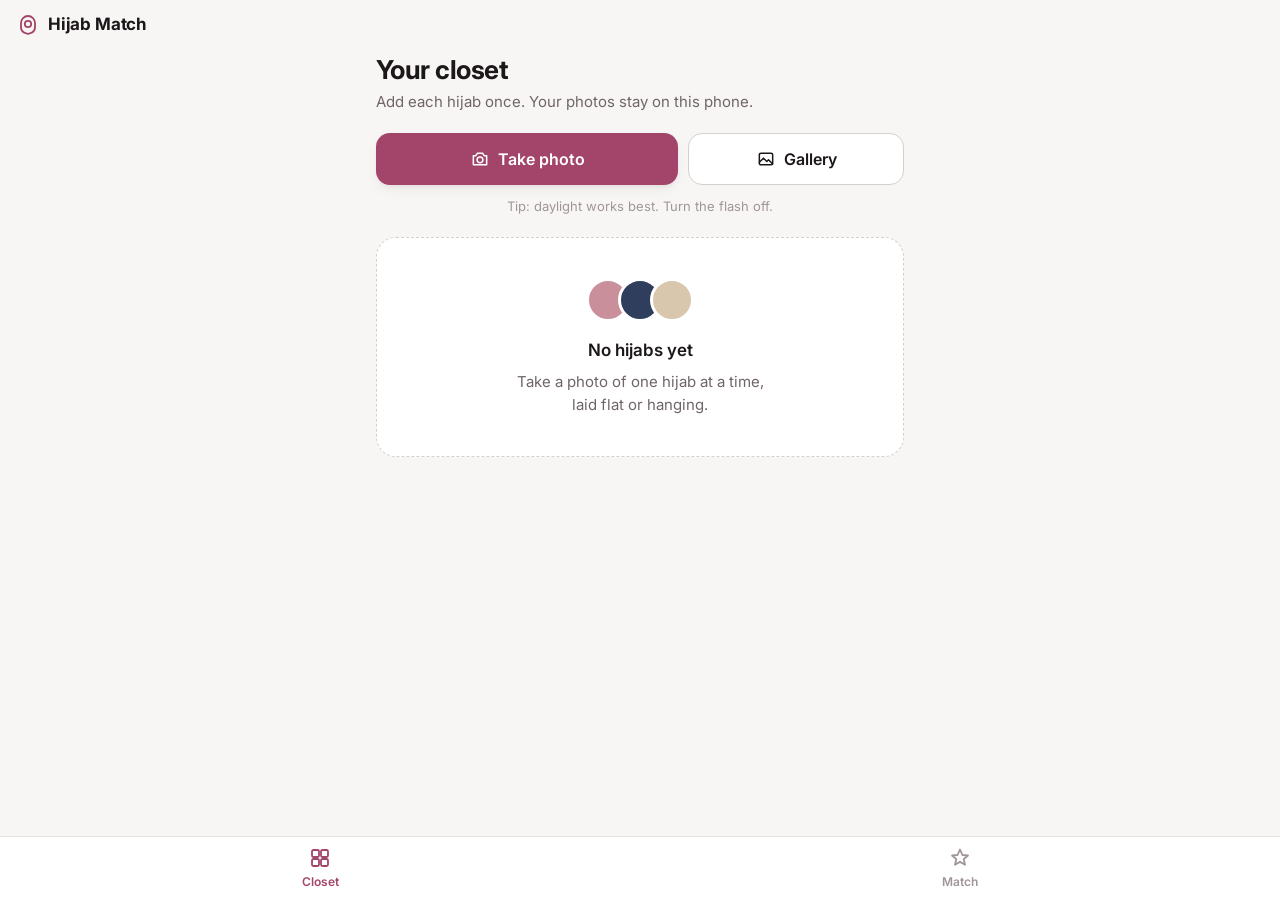
==== index.html @ 0599bd93 "Day 4: rank hijabs against the outfit match.js compares every hijab with every outfit piece in LCh a" ====
<!doctype html>
<html lang="en">
<head>
  <meta charset="UTF-8" />
  <meta name="viewport" content="width=device-width, initial-scale=1.0, viewport-fit=cover" />
  <title>Hijab Match</title>
  <meta name="description" content="Pick the hijab from your own collection that best matches your outfit. Photos never leave your phone." />
  <meta name="theme-color" content="#f8f6f5" media="(prefers-color-scheme: light)" />
  <meta name="theme-color" content="#121012" media="(prefers-color-scheme: dark)" />

  <link rel="preconnect" href="https://fonts.googleapis.com" />
  <link rel="preconnect" href="https://fonts.gstatic.com" crossorigin />
  <link
    href="https://fonts.googleapis.com/css2?family=Inter:wght@400;500;600;700&display=swap"
    rel="stylesheet"
  />

  <link rel="stylesheet" href="style.css" />
</head>

<body>
  <header class="app-bar">
    <svg class="brand-mark" viewBox="0 0 24 24" aria-hidden="true">
      <path d="M12 3a7 7 0 0 0-7 7v4.5c0 2.2 1.3 4.2 3.3 5.1L12 21l3.7-1.4a5.6 5.6 0 0 0 3.3-5.1V10a7 7 0 0 0-7-7Z" />
      <circle cx="12" cy="11" r="3.2" />
    </svg>
    <span class="brand-name">Hijab Match</span>
  </header>

  <main>
    <!-- ============================ Closet ============================ -->
    <section id="closetScreen" class="screen" aria-labelledby="closetTitle">
      <div class="screen-head">
        <h1 id="closetTitle">Your closet</h1>
        <p id="closetSub" class="screen-sub">Add each hijab once. Your photos stay on this phone.</p>
      </div>

      <div class="capture-bar">
        <label class="btn btn-primary">
          <input id="hijabCamera" type="file" accept="image/*" capture="environment" hidden />
          <svg viewBox="0 0 24 24" aria-hidden="true"><path d="M4 8h3l2-3h6l2 3h3v11H4z" /><circle cx="12" cy="13" r="3.5" /></svg>
          Take photo
        </label>
        <label class="btn btn-secondary">
          <input id="hijabGallery" type="file" accept="image/*" hidden />
          <svg viewBox="0 0 24 24" aria-hidden="true"><rect x="4" y="5" width="16" height="14" rx="2" /><path d="m4 16 5-5 4 4 2-2 5 5" /></svg>
          Gallery
        </label>
      </div>
      <p class="tip">Tip: daylight works best. Turn the flash off.</p>

      <div id="closetEmpty" class="empty-state">
        <div class="empty-swatches" aria-hidden="true">
          <span></span><span></span><span></span>
        </div>
        <h2>No hijabs yet</h2>
        <p>Take a photo of one hijab at a time, laid flat or hanging.</p>
      </div>

      <div id="addPanel" class="photo-panel" hidden>
        <div class="panel-head">
          <h2>New hijab</h2>
          <button id="addCancel" class="btn-text" type="button">Cancel</button>
        </div>
        <canvas id="hijabCanvas" class="photo-canvas"></canvas>
        <p id="pickHint" class="panel-hint">Tap the fabric, or drag a box over it.</p>

        <div id="pickResult" class="pick-result" hidden>
          <div class="pick-colour">
            <span id="pickSwatch" class="swatch swatch-lg"></span>
            <div>
              <span class="pick-label">Picked colour</span>
              <span id="pickHex" class="hex"></span>
            </div>
          </div>
          <label class="field">
            <span class="field-label">Name</span>
            <input id="hijabName" type="text" maxlength="40" placeholder="For example, dusty rose chiffon" autocomplete="off" enterkeyhint="done" aria-describedby="nameHelp" />
            <span id="nameHelp" class="field-help">Suggested from the colour. Add the fabric if you like, for example "royal blue modal".</span>
          </label>
          <button id="addSave" class="btn btn-primary" type="button">Save to closet</button>
        </div>
      </div>

      <div id="closetGrid" class="closet-grid" hidden></div>
    </section>

    <!-- ============================ Match ============================= -->
    <section id="matchScreen" class="screen" aria-labelledby="matchTitle" hidden>
      <div class="screen-head">
        <h1 id="matchTitle">Match an outfit</h1>
        <p class="screen-sub">Take a photo of what you're wearing and we'll rank your hijabs.</p>
      </div>

      <div class="capture-bar">
        <label class="btn btn-primary">
          <input id="outfitCamera" type="file" accept="image/*" capture="environment" hidden />
          <svg viewBox="0 0 24 24" aria-hidden="true"><path d="M4 8h3l2-3h6l2 3h3v11H4z" /><circle cx="12" cy="13" r="3.5" /></svg>
          Take photo
        </label>
        <label class="btn btn-secondary">
          <input id="outfitGallery" type="file" accept="image/*" hidden />
          <svg viewBox="0 0 24 24" aria-hidden="true"><rect x="4" y="5" width="16" height="14" rx="2" /><path d="m4 16 5-5 4 4 2-2 5 5" /></svg>
          Gallery
        </label>
      </div>
      <p class="tip">Tip: daylight works best. Turn the flash off.</p>

      <div id="matchNeedsCloset" class="notice" hidden>
        <p><strong>Add a few hijabs first.</strong> You can pick your outfit colours now, but there's nothing to match them against until your closet has hijabs in it.</p>
        <button id="goToCloset" class="btn btn-secondary" type="button">Go to closet</button>
      </div>

      <div id="matchEmpty" class="empty-state">
        <div class="empty-outfit" aria-hidden="true">
          <svg viewBox="0 0 48 48"><path d="M17 6h14l9 7-5 7-4-3v25H17V17l-4 3-5-7z" /></svg>
        </div>
        <h2>No outfit photo yet</h2>
        <p>Stand in good light and get your whole outfit in the frame.</p>
      </div>

      <div id="outfitPanel" class="photo-panel" hidden>
        <div class="panel-head">
          <h2>Your outfit</h2>
          <button id="outfitClear" class="btn-text" type="button">Clear</button>
        </div>
        <canvas id="outfitCanvas" class="photo-canvas"></canvas>
        <p id="outfitHint" class="panel-hint">Tap up to 3 pieces of clothing, like your top, skirt or dress. For a pattern, drag a box over it.</p>
        <ol id="pieceList" class="piece-list" hidden></ol>
        <button id="findMatches" class="btn btn-primary" type="button" hidden>Find my hijab</button>
      </div>

      <section id="results" class="results" aria-labelledby="resultsTitle" hidden>
        <div>
          <h2 id="resultsTitle">Your matches</h2>
          <p id="resultsSub" class="screen-sub"></p>
        </div>
        <div id="resultGroups" class="result-groups"></div>
        <button id="seeAll" class="btn btn-secondary" type="button" hidden></button>
      </section>
    </section>

    <p id="photoError" class="toast" role="alert" hidden></p>
  </main>

  <dialog id="hijabDialog" class="sheet" aria-labelledby="dlgTitle">
    <div class="panel-head">
      <h2 id="dlgTitle">Edit hijab</h2>
      <button id="dlgClose" class="btn-icon" type="button" aria-label="Close">
        <svg viewBox="0 0 24 24" aria-hidden="true"><path d="M6 6l12 12M18 6 6 18" /></svg>
      </button>
    </div>
    <div class="sheet-summary">
      <img id="dlgThumb" class="sheet-thumb" alt="" />
      <div class="pick-colour">
        <span id="dlgSwatch" class="swatch swatch-lg"></span>
        <div>
          <span class="pick-label">Saved colour</span>
          <span id="dlgHex" class="hex"></span>
        </div>
      </div>
    </div>
    <label class="field">
      <span class="field-label">Name</span>
      <input id="dlgName" type="text" maxlength="40" placeholder="For example, dusty rose chiffon" autocomplete="off" enterkeyhint="done" />
    </label>

    <div id="dlgActions" class="sheet-actions">
      <button id="dlgDelete" class="btn btn-danger" type="button">Delete</button>
      <button id="dlgSave" class="btn btn-primary" type="button">Save</button>
    </div>
    <div id="dlgConfirm" class="sheet-confirm" hidden>
      <p>Delete this hijab from your closet? This can't be undone.</p>
      <div class="sheet-actions">
        <button id="dlgKeep" class="btn btn-secondary" type="button">Keep it</button>
        <button id="dlgConfirmDelete" class="btn btn-danger-solid" type="button">Delete</button>
      </div>
    </div>
  </dialog>

  <nav class="tab-bar" aria-label="Screens">
    <button class="tab is-active" type="button" data-screen="closet" aria-current="page">
      <svg viewBox="0 0 24 24" aria-hidden="true"><rect x="4" y="4" width="7" height="7" rx="1.5" /><rect x="13" y="4" width="7" height="7" rx="1.5" /><rect x="4" y="13" width="7" height="7" rx="1.5" /><rect x="13" y="13" width="7" height="7" rx="1.5" /></svg>
      Closet
    </button>
    <button class="tab" type="button" data-screen="match">
      <svg viewBox="0 0 24 24" aria-hidden="true"><path d="M12 3.5 14.4 9l5.6.5-4.3 3.7 1.3 5.6L12 15.9l-5 2.9 1.3-5.6L4 9.5 9.6 9z" /></svg>
      Match
    </button>
  </nav>

  <script type="module" src="app.js"></script>
</body>
</html>
---- style.css ----
/* ---------------------------------------------------------------
   Design tokens
   Warm neutral chrome so the hijab and outfit colours are the
   most colourful things on screen.
   --------------------------------------------------------------- */
:root {
  --bg: #f8f6f5;
  --surface: #ffffff;
  --surface-2: #f1eeec;
  --border: #e7e2df;
  --border-strong: #d6cfcb;

  --text: #1c1719;
  --text-muted: #6f6569;
  --text-faint: #a0969a;

  --accent: #a3456a;
  --accent-hover: #8c3a5b;
  --accent-soft: rgba(163, 69, 106, 0.1);
  --on-accent: #ffffff;

  --error: #c4321f;
  --error-soft: rgba(196, 50, 31, 0.1);
  --on-error: #ffffff;
  --swatch-ring: rgba(0, 0, 0, 0.14);

  --radius: 14px;
  --radius-lg: 20px;

  --shadow-sm: 0 1px 2px rgba(28, 23, 25, 0.05);
  --shadow: 0 2px 4px -1px rgba(28, 23, 25, 0.06), 0 6px 16px -4px rgba(28, 23, 25, 0.08);

  --tab-height: 64px;
  --safe-bottom: env(safe-area-inset-bottom, 0px);
}

@media (prefers-color-scheme: dark) {
  :root {
    --bg: #121012;
    --surface: #1b181a;
    --surface-2: #242023;
    --border: #2f2a2d;
    --border-strong: #3d373a;

    --text: #f1ecee;
    --text-muted: #aaa0a4;
    --text-faint: #786f73;

    --accent: #e37ea4;
    --accent-hover: #ec95b5;
    --accent-soft: rgba(227, 126, 164, 0.14);
    --on-accent: #1b0d13;

    --error: #f2836f;
    --error-soft: rgba(242, 131, 111, 0.14);
    --on-error: #24100c;
    --swatch-ring: rgba(255, 255, 255, 0.28);
  }
}

/* ---------------------------------------------------------------
   Base
   --------------------------------------------------------------- */
*,
*::before,
*::after {
  box-sizing: border-box;
}

html {
  -webkit-text-size-adjust: 100%;
  /* Keep scrolled-to content and focused fields clear of the sticky
     app bar and the fixed tab bar. */
  scroll-padding-top: 64px;
  scroll-padding-bottom: calc(var(--tab-height) + var(--safe-bottom) + 12px);
}

body {
  margin: 0;
  min-height: 100dvh;
  background: var(--bg);
  color: var(--text);
  font-family: "Inter", system-ui, -apple-system, "Segoe UI", sans-serif;
  font-size: 16px;
  line-height: 1.5;
  -webkit-font-smoothing: antialiased;
  -webkit-tap-highlight-color: transparent;
}

h1,
h2,
p {
  margin: 0;
}

svg {
  fill: none;
  stroke: currentColor;
  stroke-width: 1.8;
  stroke-linecap: round;
  stroke-linejoin: round;
}

[hidden] {
  display: none !important;
}

/* ---------------------------------------------------------------
   App bar and screens
   --------------------------------------------------------------- */
.app-bar {
  position: sticky;
  top: 0;
  z-index: 10;
  display: flex;
  align-items: center;
  gap: 8px;
  padding: calc(12px + env(safe-area-inset-top, 0px)) 16px 12px;
  background: color-mix(in srgb, var(--bg) 88%, transparent);
  backdrop-filter: blur(12px);
  -webkit-backdrop-filter: blur(12px);
}

.brand-mark {
  width: 24px;
  height: 24px;
  color: var(--accent);
}

.brand-name {
  font-weight: 700;
  font-size: 17px;
  letter-spacing: -0.01em;
}

main {
  max-width: 560px;
  margin: 0 auto;
  padding: 4px 16px calc(var(--tab-height) + var(--safe-bottom) + 24px);
}

.screen {
  display: flex;
  flex-direction: column;
  gap: 20px;
}

.screen-head h1 {
  font-size: 26px;
  font-weight: 700;
  letter-spacing: -0.02em;
  line-height: 1.2;
}

.screen-sub {
  margin-top: 6px;
  color: var(--text-muted);
  font-size: 15px;
}

/* ---------------------------------------------------------------
   Empty states
   --------------------------------------------------------------- */
.empty-state {
  display: flex;
  flex-direction: column;
  align-items: center;
  text-align: center;
  gap: 8px;
  padding: 40px 24px;
  background: var(--surface);
  border: 1px dashed var(--border-strong);
  border-radius: var(--radius-lg);
}

.empty-state h2 {
  font-size: 17px;
  font-weight: 600;
}

.empty-state p {
  color: var(--text-muted);
  font-size: 15px;
  max-width: 30ch;
}

.empty-swatches {
  display: flex;
  margin-bottom: 8px;
}

.empty-swatches span {
  width: 44px;
  height: 44px;
  border-radius: 50%;
  border: 3px solid var(--surface);
}

.empty-swatches span:nth-child(1) { background: #c98f9b; }
.empty-swatches span:nth-child(2) { background: #2f3e5c; margin-left: -12px; }
.empty-swatches span:nth-child(3) { background: #d9c7ad; margin-left: -12px; }

.empty-outfit {
  display: grid;
  place-items: center;
  width: 64px;
  height: 64px;
  margin-bottom: 8px;
  border-radius: 50%;
  background: var(--accent-soft);
  color: var(--accent);
}

.empty-outfit svg {
  width: 36px;
  height: 36px;
  stroke-width: 2;
}

/* ---------------------------------------------------------------
   Photo panels
   --------------------------------------------------------------- */
.photo-panel {
  display: flex;
  flex-direction: column;
  gap: 12px;
  padding: 16px;
  background: var(--surface);
  border: 1px solid var(--border);
  border-radius: var(--radius-lg);
  box-shadow: var(--shadow-sm);
}

.panel-head {
  display: flex;
  align-items: center;
  justify-content: space-between;
}

.panel-head h2 {
  font-size: 17px;
  font-weight: 600;
}

.photo-canvas {
  /* Canvas is a replaced element, so auto width and height with both
     max limits shrink it without distorting the photo. Tap positions
     depend on that. */
  display: block;
  width: auto;
  height: auto;
  max-width: 100%;
  max-height: 60vh;
  margin: 0 auto;
  border-radius: var(--radius);
  background: var(--surface-2);
  touch-action: none;
  cursor: crosshair;
}

.panel-hint {
  color: var(--text-muted);
  font-size: 14px;
}

.pick-result {
  display: flex;
  flex-direction: column;
  gap: 14px;
  padding-top: 14px;
  border-top: 1px solid var(--border);
}

.pick-colour {
  display: flex;
  align-items: center;
  gap: 12px;
}

.pick-label {
  display: block;
  font-size: 15px;
  font-weight: 600;
}

.hex {
  display: block;
  color: var(--text-muted);
  font-family: ui-monospace, "SF Mono", Menlo, monospace;
  font-size: 13px;
  text-transform: uppercase;
}

.swatch {
  display: block;
  flex: none;
  border-radius: 50%;
  /* Inner ring so white swatches show in light mode and black ones in
     dark mode. */
  box-shadow: inset 0 0 0 1px var(--swatch-ring);
}

.swatch-lg {
  width: 44px;
  height: 44px;
}

.field {
  display: flex;
  flex-direction: column;
  gap: 6px;
}

.field-label {
  color: var(--text-muted);
  font-size: 14px;
  font-weight: 500;
}

.field-help {
  color: var(--text-faint);
  font-size: 13px;
}

.field input {
  min-height: 48px;
  padding: 0 14px;
  background: var(--surface);
  color: var(--text);
  border: 1px solid var(--border-strong);
  border-radius: var(--radius);
  /* 16px stops iOS Safari zooming in when the field gets focus. */
  font: inherit;
  font-size: 16px;
}

.field input::placeholder {
  color: var(--text-faint);
}

.field input:focus {
  outline: 2px solid var(--accent);
  outline-offset: 1px;
  border-color: transparent;
}

/* ---------------------------------------------------------------
   Outfit pieces and notices
   --------------------------------------------------------------- */
.piece-list {
  display: flex;
  flex-direction: column;
  margin: 0;
  padding: 0;
  list-style: none;
  border-top: 1px solid var(--border);
}

.piece-row {
  display: flex;
  align-items: center;
  gap: 12px;
  padding: 10px 0;
  border-bottom: 1px solid var(--border);
}

.piece-row:last-child {
  border-bottom: none;
}

.piece-num {
  display: grid;
  flex: none;
  place-items: center;
  width: 24px;
  height: 24px;
  border-radius: 50%;
  background: var(--text);
  color: var(--bg);
  font-size: 13px;
  font-weight: 600;
}

.piece-row .swatch {
  width: 36px;
  height: 36px;
}

.piece-text {
  flex: 1;
  min-width: 0;
}

.piece-name {
  display: block;
  font-size: 15px;
  font-weight: 600;
}

.notice {
  display: flex;
  flex-direction: column;
  gap: 12px;
  padding: 16px;
  background: var(--accent-soft);
  border: 1px solid var(--border);
  border-radius: var(--radius-lg);
}

.notice p {
  font-size: 15px;
}

.notice .btn {
  align-self: flex-start;
  min-height: 44px;
}

/* ---------------------------------------------------------------
   Match results
   --------------------------------------------------------------- */
.results {
  display: flex;
  flex-direction: column;
  gap: 16px;
}

.results h2 {
  font-size: 22px;
  font-weight: 700;
  letter-spacing: -0.01em;
}

.result-groups {
  display: flex;
  flex-direction: column;
  gap: 20px;
}

.result-group {
  display: flex;
  flex-direction: column;
  gap: 8px;
}

.result-group-head {
  display: flex;
  align-items: center;
  gap: 8px;
  margin: 0;
  font-size: 15px;
  font-weight: 600;
}

.stars {
  display: inline-flex;
  gap: 2px;
}

.star {
  width: 16px;
  height: 16px;
  fill: none;
  stroke: var(--border-strong);
  stroke-width: 1.5;
}

.star.is-on {
  fill: var(--accent);
  stroke: var(--accent);
}

.result-list {
  display: flex;
  flex-direction: column;
  gap: 8px;
  margin: 0;
  padding: 0;
  list-style: none;
}

.result-card {
  display: flex;
  align-items: center;
  gap: 12px;
  padding: 10px;
  background: var(--surface);
  border: 1px solid var(--border);
  border-radius: var(--radius);
}

.result-card img {
  display: block;
  flex: none;
  width: 64px;
  height: 64px;
  object-fit: cover;
  border-radius: 10px;
  background: var(--surface-2);
}

.result-text {
  flex: 1;
  min-width: 0;
}

.result-name {
  display: block;
  overflow: hidden;
  font-size: 15px;
  font-weight: 600;
  white-space: nowrap;
  text-overflow: ellipsis;
}

.result-reason {
  display: block;
  color: var(--text-muted);
  font-size: 14px;
  line-height: 1.35;
}

.result-card .swatch {
  width: 28px;
  height: 28px;
}

/* Mute the text only; fading the card would also fade the photo and
   swatch and misrepresent the hijab's colour. */
.result-group.is-rest .result-name {
  color: var(--text-muted);
  font-weight: 500;
}

/* ---------------------------------------------------------------
   Closet grid
   --------------------------------------------------------------- */
.closet-grid {
  display: grid;
  grid-template-columns: repeat(auto-fill, minmax(100px, 1fr));
  gap: 12px;
}

.tile {
  position: relative;
  display: flex;
  flex-direction: column;
  gap: 6px;
  padding: 0;
  background: none;
  border: none;
  color: var(--text);
  font: inherit;
  text-align: left;
  cursor: pointer;
}

.tile img {
  display: block;
  width: 100%;
  aspect-ratio: 1;
  object-fit: cover;
  border-radius: var(--radius);
  background: var(--surface-2);
}

.tile .swatch {
  position: absolute;
  top: 8px;
  right: 8px;
  width: 26px;
  height: 26px;
  border: 2px solid #ffffff;
  box-shadow: 0 1px 3px rgba(0, 0, 0, 0.3);
}

.tile-name {
  overflow: hidden;
  font-size: 14px;
  font-weight: 500;
  line-height: 1.3;
  white-space: nowrap;
  text-overflow: ellipsis;
}

.tile-name.is-unnamed {
  color: var(--text-faint);
}

.tile:focus-visible {
  outline: none;
}

.tile:focus-visible img {
  outline: 2px solid var(--accent);
  outline-offset: 2px;
}

/* ---------------------------------------------------------------
   Edit dialog
   --------------------------------------------------------------- */
.sheet {
  width: calc(100% - 32px);
  max-width: 420px;
  max-height: calc(100dvh - 32px);
  padding: 16px;
  background: var(--surface);
  color: var(--text);
  border: 1px solid var(--border);
  border-radius: var(--radius-lg);
  box-shadow: var(--shadow);
}

.sheet[open] {
  display: flex;
  flex-direction: column;
  gap: 14px;
}

.sheet::backdrop {
  background: rgba(20, 15, 18, 0.5);
}

.sheet-summary {
  display: flex;
  align-items: center;
  gap: 16px;
}

/* Thumbnails are stored at 150 px, so keep them near that size. */
.sheet-thumb {
  display: block;
  flex: none;
  width: 112px;
  height: 112px;
  object-fit: cover;
  border-radius: var(--radius);
  background: var(--surface-2);
}

.sheet-actions {
  display: grid;
  grid-template-columns: 1fr 1fr;
  gap: 10px;
}

.sheet-confirm {
  display: flex;
  flex-direction: column;
  gap: 12px;
  padding: 14px;
  background: var(--error-soft);
  border-radius: var(--radius);
}

.sheet-confirm p {
  font-size: 15px;
}

/* ---------------------------------------------------------------
   Buttons
   --------------------------------------------------------------- */
.capture-bar {
  display: grid;
  grid-template-columns: 1.4fr 1fr;
  gap: 10px;
}

.btn {
  display: inline-flex;
  align-items: center;
  justify-content: center;
  gap: 8px;
  min-height: 52px;
  padding: 0 18px;
  border-radius: var(--radius);
  font: inherit;
  font-weight: 600;
  font-size: 16px;
  cursor: pointer;
  user-select: none;
  transition: background-color 0.15s, transform 0.1s;
}

.btn:active {
  transform: scale(0.98);
}

.btn svg {
  width: 20px;
  height: 20px;
}

.btn-primary {
  background: var(--accent);
  color: var(--on-accent);
  border: none;
  box-shadow: var(--shadow);
}

.btn-primary:hover {
  background: var(--accent-hover);
}

.btn-secondary {
  background: var(--surface);
  color: var(--text);
  border: 1px solid var(--border-strong);
}

.btn-secondary:hover {
  background: var(--surface-2);
}

.btn:focus-within,
.btn-text:focus-visible,
.tab:focus-visible {
  outline: 2px solid var(--accent);
  outline-offset: 2px;
}

.btn:disabled {
  opacity: 0.45;
  cursor: not-allowed;
  transform: none;
}

.btn-danger {
  background: var(--surface);
  color: var(--error);
  border: 1px solid var(--border-strong);
}

.btn-danger-solid {
  background: var(--error);
  color: var(--on-error);
  border: none;
}

.btn-icon {
  display: grid;
  place-items: center;
  width: 40px;
  height: 40px;
  margin: -8px -8px -8px 0;
  padding: 0;
  background: none;
  border: none;
  border-radius: var(--radius);
  color: var(--text-muted);
  cursor: pointer;
}

.btn-icon svg {
  width: 22px;
  height: 22px;
}

.btn-icon:focus-visible {
  outline: 2px solid var(--accent);
}

.btn-text {
  padding: 6px 4px;
  background: none;
  border: none;
  color: var(--accent);
  font: inherit;
  font-weight: 600;
  font-size: 15px;
  cursor: pointer;
}

.tip {
  margin-top: -8px;
  color: var(--text-faint);
  font-size: 13px;
  text-align: center;
}

.toast {
  position: fixed;
  left: 16px;
  right: 16px;
  bottom: calc(var(--tab-height) + var(--safe-bottom) + 12px);
  max-width: 528px;
  margin: 0 auto;
  padding: 12px 16px;
  background: var(--error-soft);
  color: var(--error);
  border: 1px solid currentColor;
  border-radius: var(--radius);
  font-size: 14px;
  font-weight: 500;
  backdrop-filter: blur(12px);
  -webkit-backdrop-filter: blur(12px);
}

/* ---------------------------------------------------------------
   Tab bar
   --------------------------------------------------------------- */
.tab-bar {
  position: fixed;
  left: 0;
  right: 0;
  bottom: 0;
  z-index: 10;
  display: grid;
  grid-template-columns: 1fr 1fr;
  height: calc(var(--tab-height) + var(--safe-bottom));
  padding-bottom: var(--safe-bottom);
  background: color-mix(in srgb, var(--surface) 92%, transparent);
  border-top: 1px solid var(--border);
  backdrop-filter: blur(12px);
  -webkit-backdrop-filter: blur(12px);
}

.tab {
  display: flex;
  flex-direction: column;
  align-items: center;
  justify-content: center;
  gap: 3px;
  background: none;
  border: none;
  color: var(--text-faint);
  font: inherit;
  font-size: 12px;
  font-weight: 600;
  cursor: pointer;
}

.tab svg {
  width: 24px;
  height: 24px;
}

.tab.is-active {
  color: var(--accent);
}
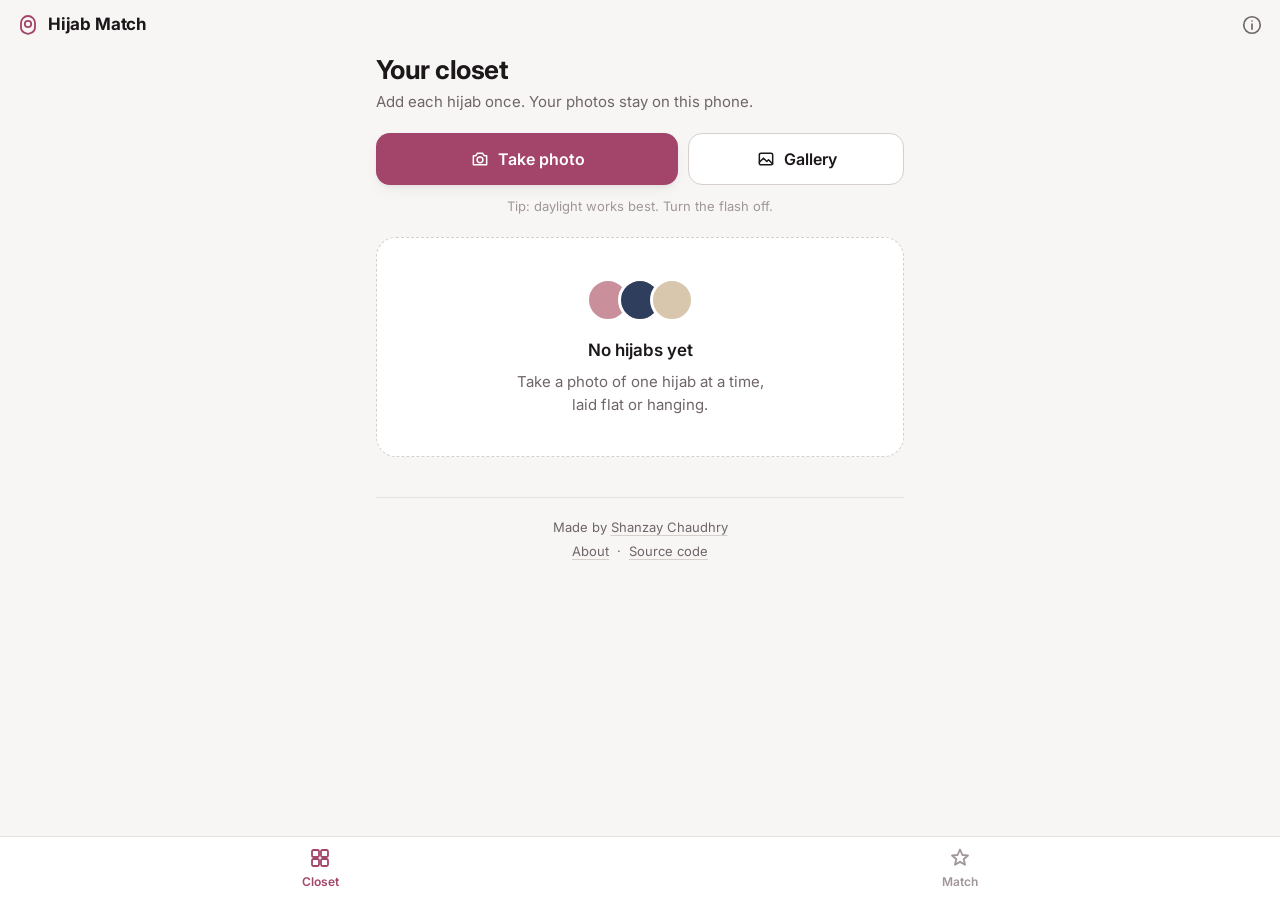
==== commit 5232a9e6: "Add an About screen, footer and project story An info button in the header and an About link in the " ====
--- a/index.html
+++ b/index.html
@@ -25,6 +25,9 @@
       <circle cx="12" cy="11" r="3.2" />
     </svg>
     <span class="brand-name">Hijab Match</span>
+    <button id="aboutOpen" class="btn-icon app-bar-action" type="button" aria-label="About Hijab Match">
+      <svg viewBox="0 0 24 24" aria-hidden="true"><circle cx="12" cy="12" r="9" /><path d="M12 11v5.5M12 7.6v.1" /></svg>
+    </button>
   </header>
 
   <main>
@@ -60,7 +63,13 @@
       <div id="addPanel" class="photo-panel" hidden>
         <div class="panel-head">
           <h2>New hijab</h2>
-          <button id="addCancel" class="btn-text" type="button">Cancel</button>
+          <div class="panel-actions">
+            <button id="hijabZoom" class="btn btn-secondary btn-small" type="button">
+              <svg viewBox="0 0 24 24" aria-hidden="true"><circle cx="10.5" cy="10.5" r="6.5" /><path d="m15.5 15.5 4.5 4.5M10.5 7.5v6M7.5 10.5h6" /></svg>
+              Zoom in
+            </button>
+            <button id="addCancel" class="btn-text" type="button">Cancel</button>
+          </div>
         </div>
         <canvas id="hijabCanvas" class="photo-canvas"></canvas>
         <p id="pickHint" class="panel-hint">Tap the fabric, or drag a box over it.</p>
@@ -122,10 +131,16 @@
       <div id="outfitPanel" class="photo-panel" hidden>
         <div class="panel-head">
           <h2>Your outfit</h2>
-          <button id="outfitClear" class="btn-text" type="button">Clear</button>
+          <div class="panel-actions">
+            <button id="outfitZoom" class="btn btn-secondary btn-small" type="button">
+              <svg viewBox="0 0 24 24" aria-hidden="true"><circle cx="10.5" cy="10.5" r="6.5" /><path d="m15.5 15.5 4.5 4.5M10.5 7.5v6M7.5 10.5h6" /></svg>
+              Zoom in
+            </button>
+            <button id="outfitClear" class="btn-text" type="button">Clear</button>
+          </div>
         </div>
         <canvas id="outfitCanvas" class="photo-canvas"></canvas>
-        <p id="outfitHint" class="panel-hint">Tap up to 3 pieces of clothing, like your top, skirt or dress. For a pattern, drag a box over it.</p>
+        <p id="outfitHint" class="panel-hint">Tap up to 3 pieces, like your top or skirt. For a pattern, drag a box over it. For a tiny detail, zoom in.</p>
         <ol id="pieceList" class="piece-list" hidden></ol>
         <button id="findMatches" class="btn btn-primary" type="button" hidden>Find my hijab</button>
       </div>
@@ -140,8 +155,46 @@
       </section>
     </section>
 
+    <footer class="site-footer">
+      <p>Made by <a href="https://shanzayc.github.io/" target="_blank" rel="noopener">Shanzay Chaudhry</a></p>
+      <p class="footer-links">
+        <button id="aboutFooter" class="link-button" type="button">About</button>
+        <span aria-hidden="true">·</span>
+        <a href="https://github.com/shanzayc/hijab-match" target="_blank" rel="noopener">Source code</a>
+      </p>
+    </footer>
+
     <p id="photoError" class="toast" role="alert" hidden></p>
   </main>
+
+  <dialog id="aboutDialog" class="sheet about" aria-labelledby="aboutTitle">
+    <div class="panel-head">
+      <h2 id="aboutTitle">Why I made Hijab Match</h2>
+      <button id="aboutClose" class="btn-icon" type="button" aria-label="Close">
+        <svg viewBox="0 0 24 24" aria-hidden="true"><path d="M6 6l12 12M18 6 6 18" /></svg>
+      </button>
+    </div>
+
+    <div class="about-body">
+      <p>Growing up, I always wore a black hijab. It went with everything, but if I'm honest, it was also a way to hide.</p>
+      <p>I made Hijab Match for girls who want to wear more than black and feel confident doing it. It helps you find the hijab in your own closet that pulls an outfit together, and it might suggest a colour you wouldn't have tried.</p>
+
+      <h3>How it works</h3>
+      <ol class="about-steps">
+        <li>Photograph each of your hijabs once and tap the fabric to save its colour.</li>
+        <li>Photograph your outfit and tap up to 3 pieces.</li>
+        <li>Your hijabs are ranked 3, 2 or 1 stars, with the reason each one works.</li>
+      </ol>
+
+      <h3>Your photos stay on your phone</h3>
+      <p>Everything happens on your device. There's no account, and no photo is ever uploaded.</p>
+
+      <p class="about-credit">
+        Made by <a href="https://shanzayc.github.io/" target="_blank" rel="noopener">Shanzay Chaudhry</a>.
+        The code is on <a href="https://github.com/shanzayc/hijab-match" target="_blank" rel="noopener">GitHub</a>.
+      </p>
+    </div>
+  </dialog>
 
   <dialog id="hijabDialog" class="sheet" aria-labelledby="dlgTitle">
     <div class="panel-head">
@@ -189,6 +242,28 @@
     </button>
   </nav>
 
+  <dialog id="zoomDialog" class="zoom" aria-labelledby="zoomTitle">
+    <div class="zoom-bar">
+      <h2 id="zoomTitle">Pick a colour</h2>
+      <button id="zoomDone" class="btn btn-primary btn-small" type="button">Done</button>
+    </div>
+    <div id="zoomScroller" class="zoom-scroller">
+      <canvas id="zoomCanvas" class="zoom-canvas"></canvas>
+    </div>
+    <div class="zoom-foot">
+      <p id="zoomStatus" class="zoom-status" role="status"></p>
+      <div class="zoom-controls">
+        <button id="zoomOut" class="btn btn-secondary btn-small" type="button" aria-label="Zoom out">
+          <svg viewBox="0 0 24 24" aria-hidden="true"><path d="M6 12h12" /></svg>
+        </button>
+        <span id="zoomLevel" class="zoom-level">2×</span>
+        <button id="zoomIn" class="btn btn-secondary btn-small" type="button" aria-label="Zoom in">
+          <svg viewBox="0 0 24 24" aria-hidden="true"><path d="M6 12h12M12 6v12" /></svg>
+        </button>
+      </div>
+    </div>
+  </dialog>
+
   <script type="module" src="app.js"></script>
 </body>
 </html>
--- a/style.css
+++ b/style.css
@@ -250,7 +250,7 @@
   width: auto;
   height: auto;
   max-width: 100%;
-  max-height: 60vh;
+  max-height: 40vh;
   margin: 0 auto;
   border-radius: var(--radius);
   background: var(--surface-2);
@@ -344,6 +344,127 @@
   border-color: transparent;
 }
 
+.panel-actions {
+  display: flex;
+  align-items: center;
+  gap: 12px;
+}
+
+.btn-small {
+  flex: none;
+  min-height: 40px;
+  padding: 0 12px;
+  border-radius: 10px;
+  font-size: 14px;
+  gap: 6px;
+}
+
+.btn-small svg {
+  width: 18px;
+  height: 18px;
+}
+
+/* ---------------------------------------------------------------
+   Zoom view
+   --------------------------------------------------------------- */
+.zoom {
+  width: 100%;
+  max-width: none;
+  height: 100%;
+  max-height: none;
+  margin: 0;
+  padding: 0;
+  inset: 0;
+  background: var(--bg);
+  color: var(--text);
+  border: none;
+}
+
+.zoom[open] {
+  display: flex;
+  flex-direction: column;
+}
+
+.zoom::backdrop {
+  background: var(--bg);
+}
+
+.zoom-bar,
+.zoom-foot {
+  flex: none;
+  padding: 12px 16px;
+  background: var(--surface);
+}
+
+.zoom-bar {
+  display: flex;
+  align-items: center;
+  justify-content: space-between;
+  gap: 12px;
+  padding-top: calc(12px + env(safe-area-inset-top, 0px));
+  border-bottom: 1px solid var(--border);
+}
+
+.zoom-bar h2 {
+  font-size: 17px;
+  font-weight: 600;
+}
+
+.zoom-scroller {
+  /* Flex plus margin: auto centres a small photo but still lets a large
+     one scroll all the way to its edges. */
+  display: flex;
+  flex: 1;
+  min-height: 0;
+  overflow: auto;
+  overscroll-behavior: contain;
+  background: var(--surface-2);
+}
+
+.zoom-canvas {
+  display: block;
+  flex: none;
+  margin: auto;
+  /* Let the browser scroll on drag; a still tap picks a colour. */
+  touch-action: pan-x pan-y;
+  cursor: crosshair;
+}
+
+.zoom-foot {
+  display: flex;
+  align-items: center;
+  gap: 12px;
+  padding-bottom: calc(12px + env(safe-area-inset-bottom, 0px));
+  border-top: 1px solid var(--border);
+}
+
+.zoom-status {
+  flex: 1;
+  min-width: 0;
+  font-size: 14px;
+  line-height: 1.35;
+}
+
+.zoom-controls {
+  display: flex;
+  flex: none;
+  align-items: center;
+  gap: 8px;
+}
+
+.zoom-controls .btn-small {
+  width: 40px;
+  padding: 0;
+}
+
+.zoom-level {
+  min-width: 2.5ch;
+  font-size: 14px;
+  font-weight: 600;
+  font-variant-numeric: tabular-nums;
+  text-align: center;
+}
+
 /* ---------------------------------------------------------------
    Outfit pieces and notices
    --------------------------------------------------------------- */
@@ -712,7 +833,10 @@
   background: var(--surface-2);
 }
 
-.btn:focus-within,
+/* Outline only for keyboard focus, not taps. The photo buttons are
+   labels wrapping a hidden file input, so they check the input instead. */
+.btn:focus-visible,
+.btn:has(input:focus-visible),
 .btn-text:focus-visible,
 .tab:focus-visible {
   outline: 2px solid var(--accent);
@@ -797,6 +921,107 @@
 }
 
 /* ---------------------------------------------------------------
+   Header action, footer and About
+   --------------------------------------------------------------- */
+.app-bar-action {
+  margin: -8px -8px -8px auto;
+}
+
+.site-footer {
+  display: flex;
+  flex-direction: column;
+  align-items: center;
+  gap: 4px;
+  margin-top: 40px;
+  padding-top: 20px;
+  border-top: 1px solid var(--border);
+  color: var(--text-muted);
+  font-size: 13px;
+  text-align: center;
+}
+
+.site-footer a,
+.about a {
+  color: inherit;
+  text-decoration: underline;
+  text-decoration-color: var(--border-strong);
+  text-underline-offset: 3px;
+}
+
+.site-footer a:hover,
+.about a:hover {
+  color: var(--accent);
+  text-decoration-color: currentColor;
+}
+
+.footer-links {
+  display: flex;
+  align-items: center;
+  gap: 8px;
+}
+
+.link-button {
+  padding: 0;
+  background: none;
+  border: none;
+  color: inherit;
+  font: inherit;
+  text-decoration: underline;
+  text-decoration-color: var(--border-strong);
+  text-underline-offset: 3px;
+  cursor: pointer;
+}
+
+.link-button:hover {
+  color: var(--accent);
+  text-decoration-color: currentColor;
+}
+
+.link-button:focus-visible,
+.site-footer a:focus-visible,
+.about a:focus-visible {
+  outline: 2px solid var(--accent);
+  outline-offset: 2px;
+  border-radius: 2px;
+}
+
+.about {
+  max-width: 480px;
+  overflow-y: auto;
+  overscroll-behavior: contain;
+}
+
+.about-body {
+  display: flex;
+  flex-direction: column;
+  gap: 12px;
+  font-size: 15px;
+  line-height: 1.55;
+}
+
+.about-body h3 {
+  margin: 8px 0 0;
+  font-size: 15px;
+  font-weight: 600;
+}
+
+.about-steps {
+  display: flex;
+  flex-direction: column;
+  gap: 6px;
+  margin: 0;
+  padding-left: 22px;
+}
+
+.about-credit {
+  margin-top: 8px;
+  padding-top: 12px;
+  border-top: 1px solid var(--border);
+  color: var(--text-muted);
+  font-size: 14px;
+}
+
+/* ---------------------------------------------------------------
    Tab bar
    --------------------------------------------------------------- */
 .tab-bar {
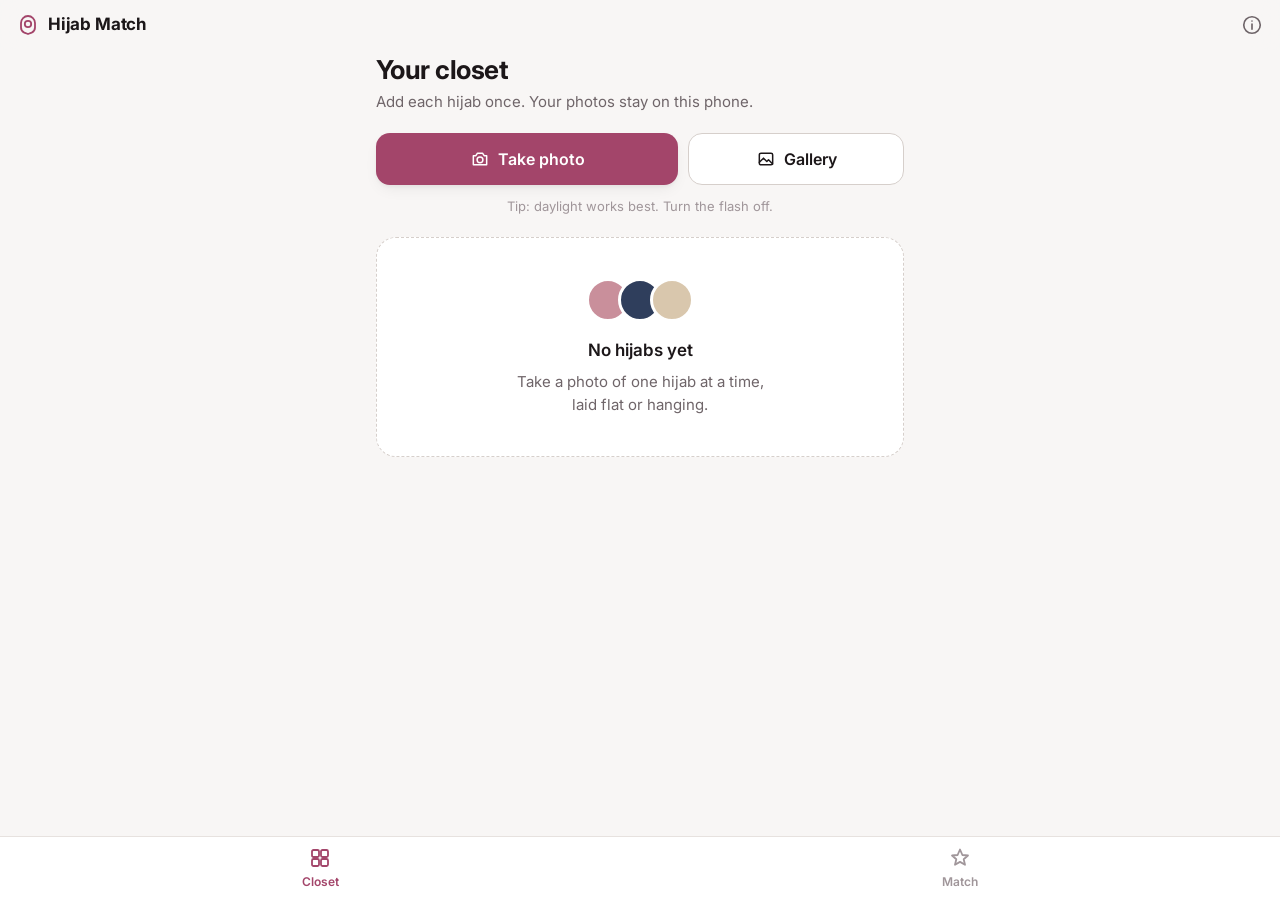
==== commit c0cc8587: "Remove the footer; version files so updates load together The footer looked cluttered, so it's gone;" ====
--- a/index.html
+++ b/index.html
@@ -15,7 +15,7 @@
     rel="stylesheet"
   />
 
-  <link rel="stylesheet" href="style.css" />
+  <link rel="stylesheet" href="style.css?v=2026-10-02.1" />
 </head>
 
 <body>
@@ -155,15 +155,6 @@
       </section>
     </section>
 
-    <footer class="site-footer">
-      <p>Made by <a href="https://shanzayc.github.io/" target="_blank" rel="noopener">Shanzay Chaudhry</a></p>
-      <p class="footer-links">
-        <button id="aboutFooter" class="link-button" type="button">About</button>
-        <span aria-hidden="true">·</span>
-        <a href="https://github.com/shanzayc/hijab-match" target="_blank" rel="noopener">Source code</a>
-      </p>
-    </footer>
-
     <p id="photoError" class="toast" role="alert" hidden></p>
   </main>
 
@@ -264,6 +255,24 @@
     </div>
   </dialog>
 
-  <script type="module" src="app.js"></script>
+  <!--
+    Cache busting. GitHub Pages lets browsers reuse files for 10 minutes,
+    which can mix old and new code right after an update. Every file gets
+    the same version, so a changed index.html always loads a matching set.
+    Change the version (here and on style.css above) whenever you deploy.
+  -->
+  <script type="importmap">
+    {
+      "imports": {
+        "./color.js": "./color.js?v=2026-10-02.1",
+        "./match.js": "./match.js?v=2026-10-02.1",
+        "./names.js": "./names.js?v=2026-10-02.1",
+        "./picker.js": "./picker.js?v=2026-10-02.1",
+        "./storage.js": "./storage.js?v=2026-10-02.1",
+        "./zoom.js": "./zoom.js?v=2026-10-02.1"
+      }
+    }
+  </script>
+  <script type="module" src="app.js?v=2026-10-02.1"></script>
 </body>
 </html>
--- a/style.css
+++ b/style.css
@@ -921,26 +921,12 @@
 }
 
 /* ---------------------------------------------------------------
-   Header action, footer and About
+   Header action and About
    --------------------------------------------------------------- */
 .app-bar-action {
   margin: -8px -8px -8px auto;
 }
 
-.site-footer {
-  display: flex;
-  flex-direction: column;
-  align-items: center;
-  gap: 4px;
-  margin-top: 40px;
-  padding-top: 20px;
-  border-top: 1px solid var(--border);
-  color: var(--text-muted);
-  font-size: 13px;
-  text-align: center;
-}
-
-.site-footer a,
 .about a {
   color: inherit;
   text-decoration: underline;
@@ -948,37 +934,11 @@
   text-underline-offset: 3px;
 }
 
-.site-footer a:hover,
 .about a:hover {
   color: var(--accent);
   text-decoration-color: currentColor;
 }
 
-.footer-links {
-  display: flex;
-  align-items: center;
-  gap: 8px;
-}
-
-.link-button {
-  padding: 0;
-  background: none;
-  border: none;
-  color: inherit;
-  font: inherit;
-  text-decoration: underline;
-  text-decoration-color: var(--border-strong);
-  text-underline-offset: 3px;
-  cursor: pointer;
-}
-
-.link-button:hover {
-  color: var(--accent);
-  text-decoration-color: currentColor;
-}
-
-.link-button:focus-visible,
-.site-footer a:focus-visible,
 .about a:focus-visible {
   outline: 2px solid var(--accent);
   outline-offset: 2px;
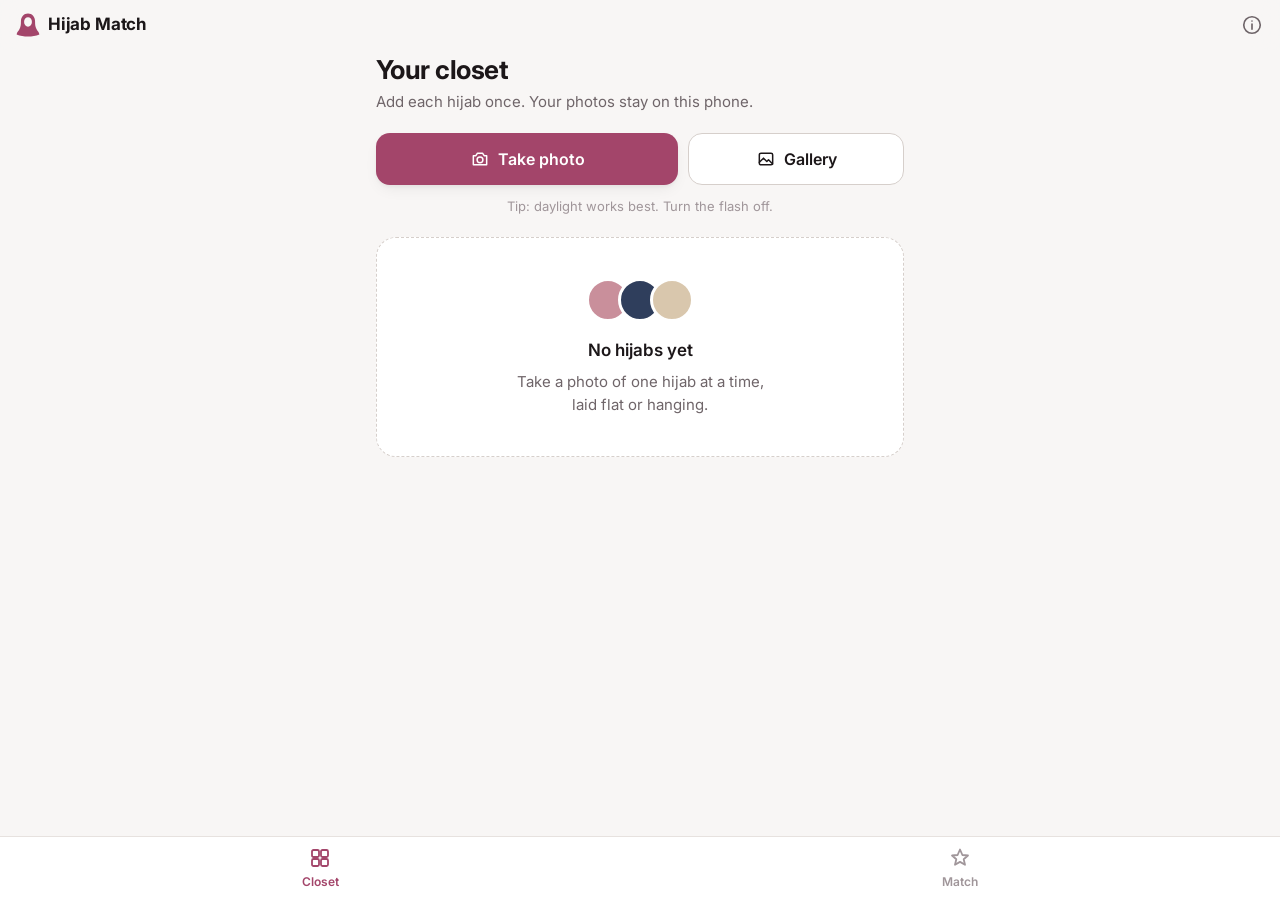
==== commit d25d3168: "Add a hijab app icon, home screen support, privacy and terms pages - App icon and favicon: a hijab s" ====
--- a/index.html
+++ b/index.html
@@ -15,14 +15,23 @@
     rel="stylesheet"
   />
 
-  <link rel="stylesheet" href="style.css?v=2026-10-02.1" />
+  <link rel="icon" href="icons/icon.svg" type="image/svg+xml" />
+  <link rel="icon" href="icons/icon-192.png" sizes="192x192" type="image/png" />
+  <link rel="apple-touch-icon" href="icons/icon-180.png" />
+  <link rel="manifest" href="manifest.webmanifest" />
+  <!-- Opens full screen, like an app, when added to the home screen. -->
+  <meta name="mobile-web-app-capable" content="yes" />
+  <meta name="apple-mobile-web-app-capable" content="yes" />
+  <meta name="apple-mobile-web-app-title" content="Hijab Match" />
+  <meta name="apple-mobile-web-app-status-bar-style" content="default" />
+
+  <link rel="stylesheet" href="style.css?v=2026-11-06.1" />
 </head>
 
 <body>
   <header class="app-bar">
-    <svg class="brand-mark" viewBox="0 0 24 24" aria-hidden="true">
-      <path d="M12 3a7 7 0 0 0-7 7v4.5c0 2.2 1.3 4.2 3.3 5.1L12 21l3.7-1.4a5.6 5.6 0 0 0 3.3-5.1V10a7 7 0 0 0-7-7Z" />
-      <circle cx="12" cy="11" r="3.2" />
+    <svg class="brand-mark" viewBox="76 80 360 380" aria-hidden="true">
+      <path fill-rule="evenodd" d="M256 88C322 88 368 140 368 214C368 270 372 300 392 336C410 368 432 386 436 420C380 444 320 452 256 452C192 452 132 444 76 420C80 386 102 368 120 336C140 300 144 270 144 214C144 140 190 88 256 88ZM194 222a62 76 0 1 0 124 0a62 76 0 1 0 -124 0Z" />
     </svg>
     <span class="brand-name">Hijab Match</span>
     <button id="aboutOpen" class="btn-icon app-bar-action" type="button" aria-label="About Hijab Match">
@@ -62,17 +71,22 @@
 
       <div id="addPanel" class="photo-panel" hidden>
         <div class="panel-head">
-          <h2>New hijab</h2>
+          <h2 id="addTitle">New hijab</h2>
           <div class="panel-actions">
-            <button id="hijabZoom" class="btn btn-secondary btn-small" type="button">
+            <button id="hijabZoom" class="btn btn-secondary btn-small" type="button" aria-label="Zoom in to pick a precise colour">
               <svg viewBox="0 0 24 24" aria-hidden="true"><circle cx="10.5" cy="10.5" r="6.5" /><path d="m15.5 15.5 4.5 4.5M10.5 7.5v6M7.5 10.5h6" /></svg>
-              Zoom in
+              Zoom
             </button>
             <button id="addCancel" class="btn-text" type="button">Cancel</button>
           </div>
         </div>
         <canvas id="hijabCanvas" class="photo-canvas"></canvas>
+        <p id="currentColour" class="current-colour" hidden></p>
         <p id="pickHint" class="panel-hint">Tap the fabric, or drag a box over it.</p>
+        <p class="lighting">
+          <span id="hijabLightStatus" class="lighting-status">Taken under a lamp?</span>
+          <button id="hijabLight" class="btn-text" type="button">Fix lighting</button>
+        </p>
 
         <div id="pickResult" class="pick-result" hidden>
           <div class="pick-colour">
@@ -132,15 +146,19 @@
         <div class="panel-head">
           <h2>Your outfit</h2>
           <div class="panel-actions">
-            <button id="outfitZoom" class="btn btn-secondary btn-small" type="button">
+            <button id="outfitZoom" class="btn btn-secondary btn-small" type="button" aria-label="Zoom in to pick a precise colour">
               <svg viewBox="0 0 24 24" aria-hidden="true"><circle cx="10.5" cy="10.5" r="6.5" /><path d="m15.5 15.5 4.5 4.5M10.5 7.5v6M7.5 10.5h6" /></svg>
-              Zoom in
+              Zoom
             </button>
             <button id="outfitClear" class="btn-text" type="button">Clear</button>
           </div>
         </div>
         <canvas id="outfitCanvas" class="photo-canvas"></canvas>
-        <p id="outfitHint" class="panel-hint">Tap up to 3 pieces, like your top or skirt. For a pattern, drag a box over it. For a tiny detail, zoom in.</p>
+        <p id="outfitHint" class="panel-hint">Tap up to 3 pieces, like your top or skirt. For a pattern, drag a box over it. For a tiny detail, use Zoom.</p>
+        <p class="lighting">
+          <span id="outfitLightStatus" class="lighting-status">Taken under a lamp?</span>
+          <button id="outfitLight" class="btn-text" type="button">Fix lighting</button>
+        </p>
         <ol id="pieceList" class="piece-list" hidden></ol>
         <button id="findMatches" class="btn btn-primary" type="button" hidden>Find my hijab</button>
       </div>
@@ -160,7 +178,7 @@
 
   <dialog id="aboutDialog" class="sheet about" aria-labelledby="aboutTitle">
     <div class="panel-head">
-      <h2 id="aboutTitle">Why I made Hijab Match</h2>
+      <h2 id="aboutTitle" tabindex="-1" autofocus>Why I made Hijab Match</h2>
       <button id="aboutClose" class="btn-icon" type="button" aria-label="Close">
         <svg viewBox="0 0 24 24" aria-hidden="true"><path d="M6 6l12 12M18 6 6 18" /></svg>
       </button>
@@ -183,13 +201,14 @@
       <p class="about-credit">
         Made by <a href="https://shanzayc.github.io/" target="_blank" rel="noopener">Shanzay Chaudhry</a>.
         The code is on <a href="https://github.com/shanzayc/hijab-match" target="_blank" rel="noopener">GitHub</a>.
+        <br /><a href="privacy.html">Privacy policy</a> · <a href="terms.html">Terms of use</a>
       </p>
     </div>
   </dialog>
 
   <dialog id="hijabDialog" class="sheet" aria-labelledby="dlgTitle">
     <div class="panel-head">
-      <h2 id="dlgTitle">Edit hijab</h2>
+      <h2 id="dlgTitle" tabindex="-1" autofocus>Edit hijab</h2>
       <button id="dlgClose" class="btn-icon" type="button" aria-label="Close">
         <svg viewBox="0 0 24 24" aria-hidden="true"><path d="M6 6l12 12M18 6 6 18" /></svg>
       </button>
@@ -210,6 +229,7 @@
     </label>
 
     <div id="dlgActions" class="sheet-actions">
+      <button id="dlgChangeColour" class="btn btn-secondary sheet-actions-wide" type="button">Change colour</button>
       <button id="dlgDelete" class="btn btn-danger" type="button">Delete</button>
       <button id="dlgSave" class="btn btn-primary" type="button">Save</button>
     </div>
@@ -235,7 +255,7 @@
 
   <dialog id="zoomDialog" class="zoom" aria-labelledby="zoomTitle">
     <div class="zoom-bar">
-      <h2 id="zoomTitle">Pick a colour</h2>
+      <h2 id="zoomTitle" tabindex="-1" autofocus>Pick a colour</h2>
       <button id="zoomDone" class="btn btn-primary btn-small" type="button">Done</button>
     </div>
     <div id="zoomScroller" class="zoom-scroller">
@@ -264,15 +284,15 @@
   <script type="importmap">
     {
       "imports": {
-        "./color.js": "./color.js?v=2026-10-02.1",
-        "./match.js": "./match.js?v=2026-10-02.1",
-        "./names.js": "./names.js?v=2026-10-02.1",
-        "./picker.js": "./picker.js?v=2026-10-02.1",
-        "./storage.js": "./storage.js?v=2026-10-02.1",
-        "./zoom.js": "./zoom.js?v=2026-10-02.1"
+        "./color.js": "./color.js?v=2026-11-06.1",
+        "./match.js": "./match.js?v=2026-11-06.1",
+        "./names.js": "./names.js?v=2026-11-06.1",
+        "./picker.js": "./picker.js?v=2026-11-06.1",
+        "./storage.js": "./storage.js?v=2026-11-06.1",
+        "./zoom.js": "./zoom.js?v=2026-11-06.1"
       }
     }
   </script>
-  <script type="module" src="app.js?v=2026-10-02.1"></script>
+  <script type="module" src="app.js?v=2026-11-06.1"></script>
 </body>
 </html>
--- a/style.css
+++ b/style.css
@@ -124,7 +124,8 @@
 .brand-mark {
   width: 24px;
   height: 24px;
-  color: var(--accent);
+  fill: var(--accent);
+  stroke: none;
 }
 
 .brand-name {
@@ -237,9 +238,14 @@
   justify-content: space-between;
 }
 
+.panel-head {
+  gap: 12px;
+}
+
 .panel-head h2 {
   font-size: 17px;
   font-weight: 600;
+  white-space: nowrap;
 }
 
 .photo-canvas {
@@ -765,6 +771,50 @@
   gap: 10px;
 }
 
+.sheet-actions-wide {
+  grid-column: 1 / -1;
+}
+
+.lighting {
+  display: flex;
+  flex-wrap: wrap;
+  align-items: baseline;
+  gap: 4px 10px;
+  font-size: 14px;
+}
+
+.lighting .btn-text {
+  padding: 4px 0;
+  font-size: 14px;
+}
+
+.lighting-status {
+  color: var(--text-muted);
+}
+
+.lighting-status.is-active {
+  color: var(--text);
+  font-weight: 500;
+}
+
+.current-colour {
+  display: flex;
+  align-items: center;
+  gap: 8px;
+  color: var(--text-muted);
+  font-size: 14px;
+}
+
+.current-colour .swatch {
+  width: 20px;
+  height: 20px;
+}
+
+.current-colour strong {
+  color: var(--text);
+  font-weight: 600;
+}
+
 .sheet-confirm {
   display: flex;
   flex-direction: column;
@@ -979,6 +1029,74 @@
   border-top: 1px solid var(--border);
   color: var(--text-muted);
   font-size: 14px;
+}
+
+/* ---------------------------------------------------------------
+   Privacy policy and terms pages
+   --------------------------------------------------------------- */
+.doc-back {
+  color: var(--accent);
+  font-weight: 600;
+  font-size: 15px;
+  text-decoration: none;
+}
+
+.doc-back:focus-visible {
+  outline: 2px solid var(--accent);
+  outline-offset: 2px;
+  border-radius: 2px;
+}
+
+.doc {
+  max-width: 640px;
+  margin: 0 auto;
+  padding: 8px 16px calc(48px + var(--safe-bottom));
+  font-size: 16px;
+  line-height: 1.6;
+}
+
+.doc h1 {
+  font-size: 28px;
+  font-weight: 700;
+  letter-spacing: -0.02em;
+  line-height: 1.2;
+}
+
+.doc h2 {
+  margin: 28px 0 8px;
+  font-size: 18px;
+  font-weight: 600;
+}
+
+.doc p,
+.doc ul {
+  margin: 0 0 12px;
+}
+
+.doc ul {
+  padding-left: 22px;
+}
+
+.doc a {
+  color: var(--accent);
+  text-underline-offset: 3px;
+}
+
+.doc-updated {
+  color: var(--text-muted);
+  font-size: 14px;
+}
+
+.doc-related {
+  margin-top: 32px;
+  padding-top: 16px;
+  border-top: 1px solid var(--border);
+}
+
+/* A focusable heading that receives focus when a dialog opens, so the
+   first button doesn't get a focus ring the user never asked for. */
+[tabindex="-1"]:focus {
+  outline: none;
 }
 
 /* ---------------------------------------------------------------
